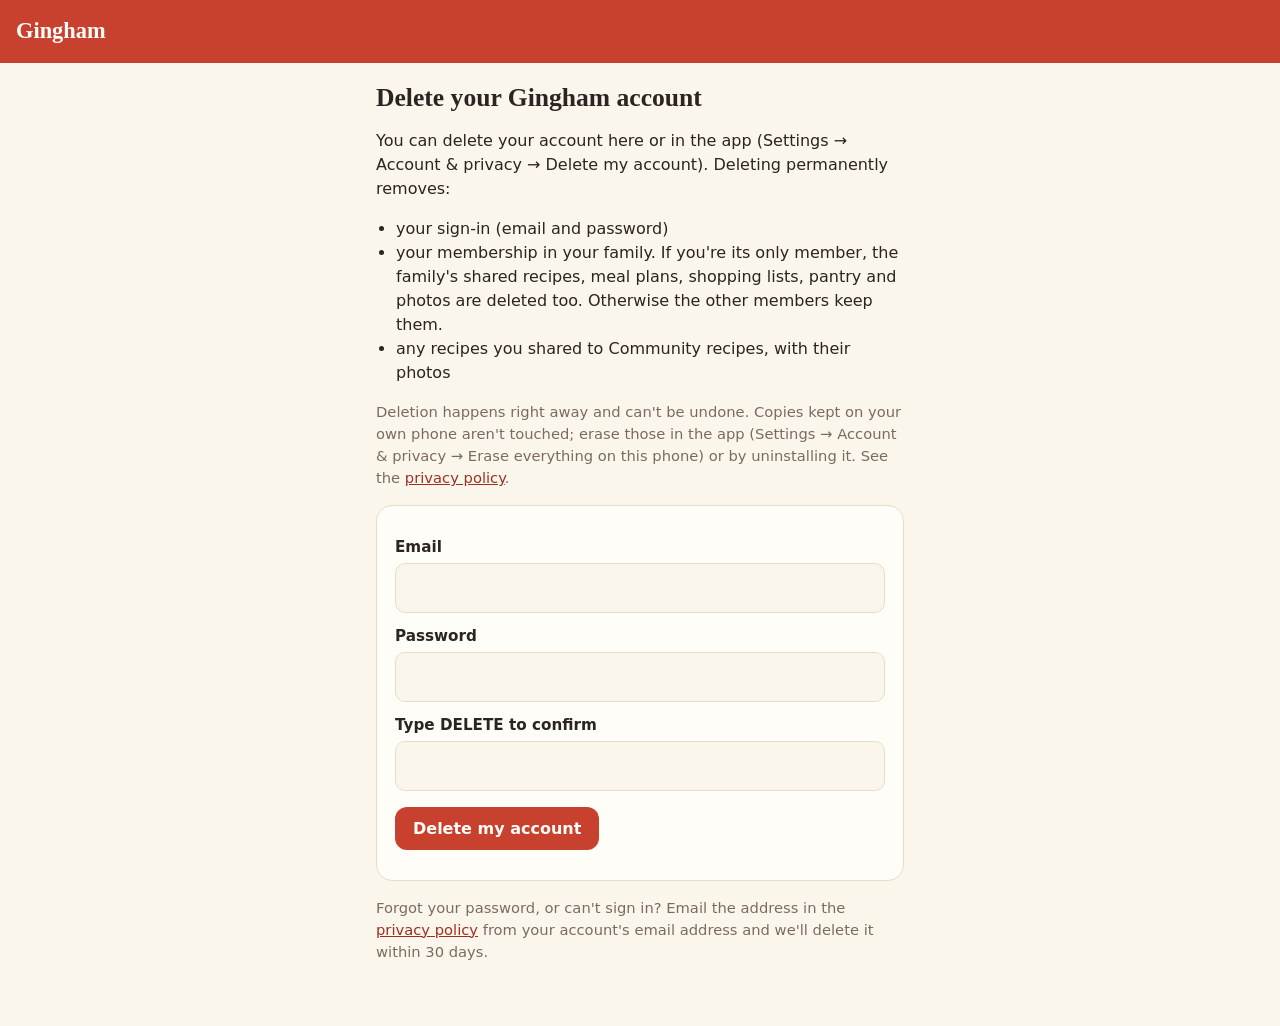
==== delete-account.html @ 1263cc29 "Add files via upload" ====
<!doctype html>
<html lang="en">
<head>
<meta charset="utf-8">
<meta name="viewport" content="width=device-width, initial-scale=1">
<title>Delete your Gingham account</title>
<meta name="description" content="Permanently delete your Gingham account and the data stored with it.">
<link rel="icon" href="icon-192.png">
<style>
  :root { --paper: #FBF6EC; --card: #FFFDF8; --ink: #2B2420; --muted: #7A6B5E; --line: #E8DCC8; --tomato: #C8412F; --tomato-text: #9C2F21; --tomato-tint: #F8E1DA; --olive-text: #4E5A27; --olive-tint: #ECEFD9 }
  @media (prefers-color-scheme: dark) { :root { --paper: #1F1A16; --card: #2A231E; --ink: #F3EADC; --muted: #B5A595; --line: #3F352D; --tomato: #D9573F; --tomato-text: #F29A86; --tomato-tint: #3E2420; --olive-text: #C9D69A; --olive-tint: #2C3120 } }
  * { box-sizing: border-box }
  body { margin: 0; background: var(--paper); color: var(--ink); font: 16px/1.5 system-ui, -apple-system, "Segoe UI", Roboto, sans-serif }
  header { background: var(--tomato); color: #FFFDF8; padding: 18px 16px }
  header b { font: 600 1.4rem Georgia, serif }
  main { max-width: 560px; margin: 0 auto; padding: 20px 16px 48px }
  h1 { font: 600 1.6rem Georgia, serif; margin: 0 0 8px }
  .card { background: var(--card); border: 1px solid var(--line); border-radius: 16px; padding: 18px; margin: 16px 0 }
  label { display: block; font-weight: 600; margin: 12px 0 4px; font-size: .95rem }
  input { width: 100%; padding: 12px; border: 1px solid var(--line); border-radius: 10px; font: inherit; background: var(--paper); color: var(--ink) }
  button { margin-top: 16px; padding: 12px 18px; border: 0; border-radius: 12px; font: 600 1rem system-ui, sans-serif; background: var(--tomato); color: #FFFDF8; cursor: pointer }
  button:disabled { opacity: .5; cursor: default }
  .muted { color: var(--muted); font-size: .92rem }
  .msg { margin-top: 12px; font-size: .95rem }
  .bad { color: var(--tomato-text) } .ok { background: var(--olive-tint); color: var(--olive-text); padding: 12px; border-radius: 10px }
  ul { padding-left: 20px } a { color: var(--tomato-text) }
</style>
</head>
<body>
<header><b>Gingham</b></header>
<main>
  <h1>Delete your Gingham account</h1>
  <p>You can delete your account here or in the app (Settings → Account &amp; privacy → Delete my account). Deleting permanently removes:</p>
  <ul>
    <li>your sign-in (email and password)</li>
    <li>your membership in your family. If you're its only member, the family's shared recipes, meal plans, shopping lists, pantry and photos are deleted too. Otherwise the other members keep them.</li>
    <li>any recipes you shared to Community recipes, with their photos</li>
  </ul>
  <p class="muted">Deletion happens right away and can't be undone. Copies kept on your own phone aren't touched; erase those in the app (Settings → Account &amp; privacy → Erase everything on this phone) or by uninstalling it. See the <a href="privacy.html">privacy policy</a>.</p>
  <div class="card" id="form">
    <label for="email">Email</label><input id="email" type="email" autocomplete="username">
    <label for="password">Password</label><input id="password" type="password" autocomplete="current-password">
    <label for="confirm">Type DELETE to confirm</label><input id="confirm" autocomplete="off" autocapitalize="characters">
    <button id="go" onclick="go()">Delete my account</button>
    <div id="msg" class="msg" role="status"></div>
  </div>
  <p class="muted">Forgot your password, or can't sign in? Email the address in the <a href="privacy.html#contact">privacy policy</a> from your account's email address and we'll delete it within 30 days.</p>
</main>
<script src="sync-config.js"></script>
<script src="account.js?v=27"></script>
<script>
  const cfg = window.RG_SYNC_CONFIG || {}, URL_ = String(cfg.url || '').replace(/\/+$/, ''), KEY_ = String(cfg.anonKey || '');
  const msg = (t, cls = '') => { const m = document.getElementById('msg'); m.textContent = t; m.className = 'msg ' + cls };
  async function go() {
    const email = document.getElementById('email').value.trim(), password = document.getElementById('password').value;
    if (!email || !password) return msg('Enter the email and password you use in Gingham.', 'bad');
    if (document.getElementById('confirm').value.trim().toUpperCase() !== 'DELETE') return msg('Type DELETE to confirm.', 'bad');
    const btn = document.getElementById('go'); btn.disabled = true; msg('Signing in…');
    try {
      const r = await fetch(URL_ + '/auth/v1/token?grant_type=password', { method: 'POST', headers: { apikey: KEY_, 'Content-Type': 'application/json' }, body: JSON.stringify({ email, password }) });
      const j = await r.json().catch(() => ({}));
      if (!r.ok || !j.access_token) { btn.disabled = false; return msg(/confirm/i.test(j.msg || j.error_description || '') ? 'Confirm your email first (check your inbox), then try again.' : 'That email and password didn\'t match. Check them and try again.', 'bad') }
      await deleteGinghamAccount({ url: URL_, key: KEY_, token: j.access_token, progress: t => msg(t) });
      document.getElementById('form').innerHTML = '<div class="ok"><b>✓ Your account has been deleted.</b><br>If Gingham is still installed, open it and choose “Erase everything on this phone” in Settings, or uninstall it, to remove the copy on your phone.</div>';
    } catch (e) { btn.disabled = false; msg(e instanceof TypeError ? 'Couldn\'t connect. Check your internet connection and try again.' : e.message, 'bad') }
  }
</script>
</body>
</html>
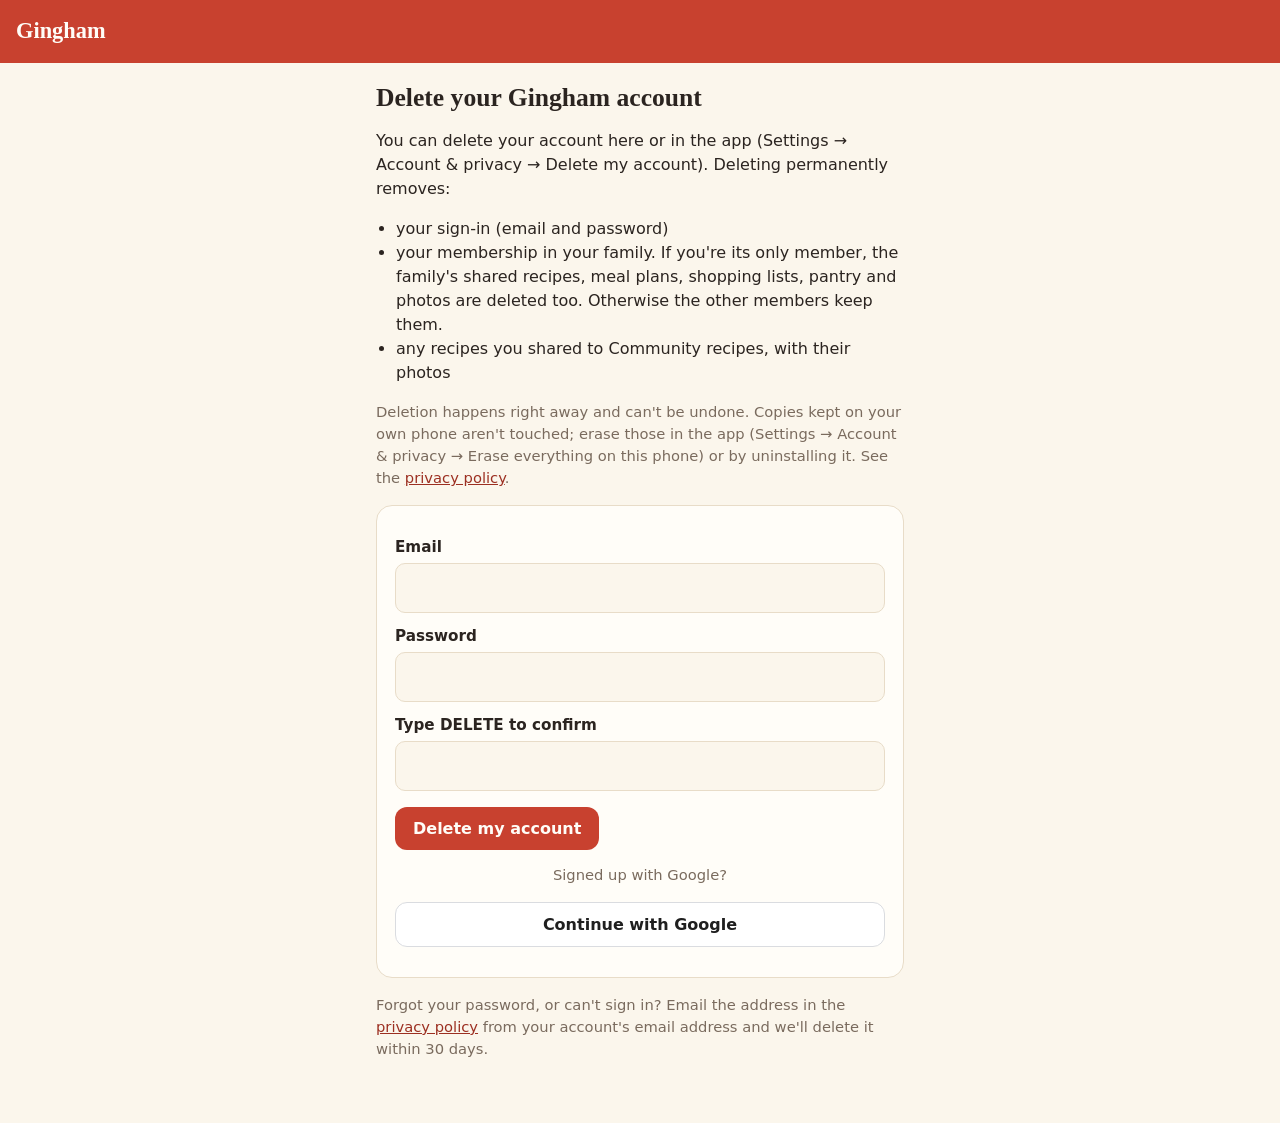
==== commit 747394da: "Add files via upload" ====
--- a/delete-account.html
+++ b/delete-account.html
@@ -20,6 +20,7 @@
   input { width: 100%; padding: 12px; border: 1px solid var(--line); border-radius: 10px; font: inherit; background: var(--paper); color: var(--ink) }
   button { margin-top: 16px; padding: 12px 18px; border: 0; border-radius: 12px; font: 600 1rem system-ui, sans-serif; background: var(--tomato); color: #FFFDF8; cursor: pointer }
   button:disabled { opacity: .5; cursor: default }
+  button.google { display: block; width: 100%; background: #fff; color: #1f1f1f; border: 1px solid #dadce0 }
   .muted { color: var(--muted); font-size: .92rem }
   .msg { margin-top: 12px; font-size: .95rem }
   .bad { color: var(--tomato-text) } .ok { background: var(--olive-tint); color: var(--olive-text); padding: 12px; border-radius: 10px }
@@ -42,6 +43,8 @@
     <label for="password">Password</label><input id="password" type="password" autocomplete="current-password">
     <label for="confirm">Type DELETE to confirm</label><input id="confirm" autocomplete="off" autocapitalize="characters">
     <button id="go" onclick="go()">Delete my account</button>
+    <p class="muted" style="text-align:center;margin:14px 0 0">Signed up with Google?</p>
+    <button id="google" class="google" onclick="googleGo()">Continue with Google</button>
     <div id="msg" class="msg" role="status"></div>
   </div>
   <p class="muted">Forgot your password, or can't sign in? Email the address in the <a href="privacy.html#contact">privacy policy</a> from your account's email address and we'll delete it within 30 days.</p>
@@ -51,6 +54,24 @@
 <script>
   const cfg = window.RG_SYNC_CONFIG || {}, URL_ = String(cfg.url || '').replace(/\/+$/, ''), KEY_ = String(cfg.anonKey || '');
   const msg = (t, cls = '') => { const m = document.getElementById('msg'); m.textContent = t; m.className = 'msg ' + cls };
+  // Google accounts: sign in with Google, come back here, then confirm
+  function googleGo() {
+    if (document.getElementById('confirm').value.trim().toUpperCase() !== 'DELETE') return msg('Type DELETE to confirm first.', 'bad');
+    try { sessionStorage.setItem('gingham-delete-confirmed', '1') } catch (_) {}
+    location.href = URL_ + '/auth/v1/authorize?provider=google&redirect_to=' + encodeURIComponent(location.origin + location.pathname);
+  }
+  (async () => {
+    const h = new URLSearchParams(location.hash.slice(1)); if (!h.get('access_token') && !h.get('error')) return;
+    history.replaceState(null, '', location.pathname);
+    let ok = false; try { ok = sessionStorage.getItem('gingham-delete-confirmed') === '1'; sessionStorage.removeItem('gingham-delete-confirmed') } catch (_) {}
+    if (h.get('error')) return msg('Google sign-in didn\'t finish: ' + (h.get('error_description') || h.get('error')).replace(/\+/g, ' '), 'bad');
+    if (!ok) return msg('Type DELETE, then tap Continue with Google again.', 'bad');
+    document.querySelectorAll('#form button').forEach(b => b.disabled = true);
+    try {
+      await deleteGinghamAccount({ url: URL_, key: KEY_, token: h.get('access_token'), progress: t => msg(t) });
+      document.getElementById('form').innerHTML = '<div class="ok"><b>✓ Your account has been deleted.</b><br>If Gingham is still installed, open it and choose “Erase everything on this phone” in Settings, or uninstall it, to remove the copy on your phone.</div>';
+    } catch (e) { document.querySelectorAll('#form button').forEach(b => b.disabled = false); msg(e.message, 'bad') }
+  })();
   async function go() {
     const email = document.getElementById('email').value.trim(), password = document.getElementById('password').value;
     if (!email || !password) return msg('Enter the email and password you use in Gingham.', 'bad');
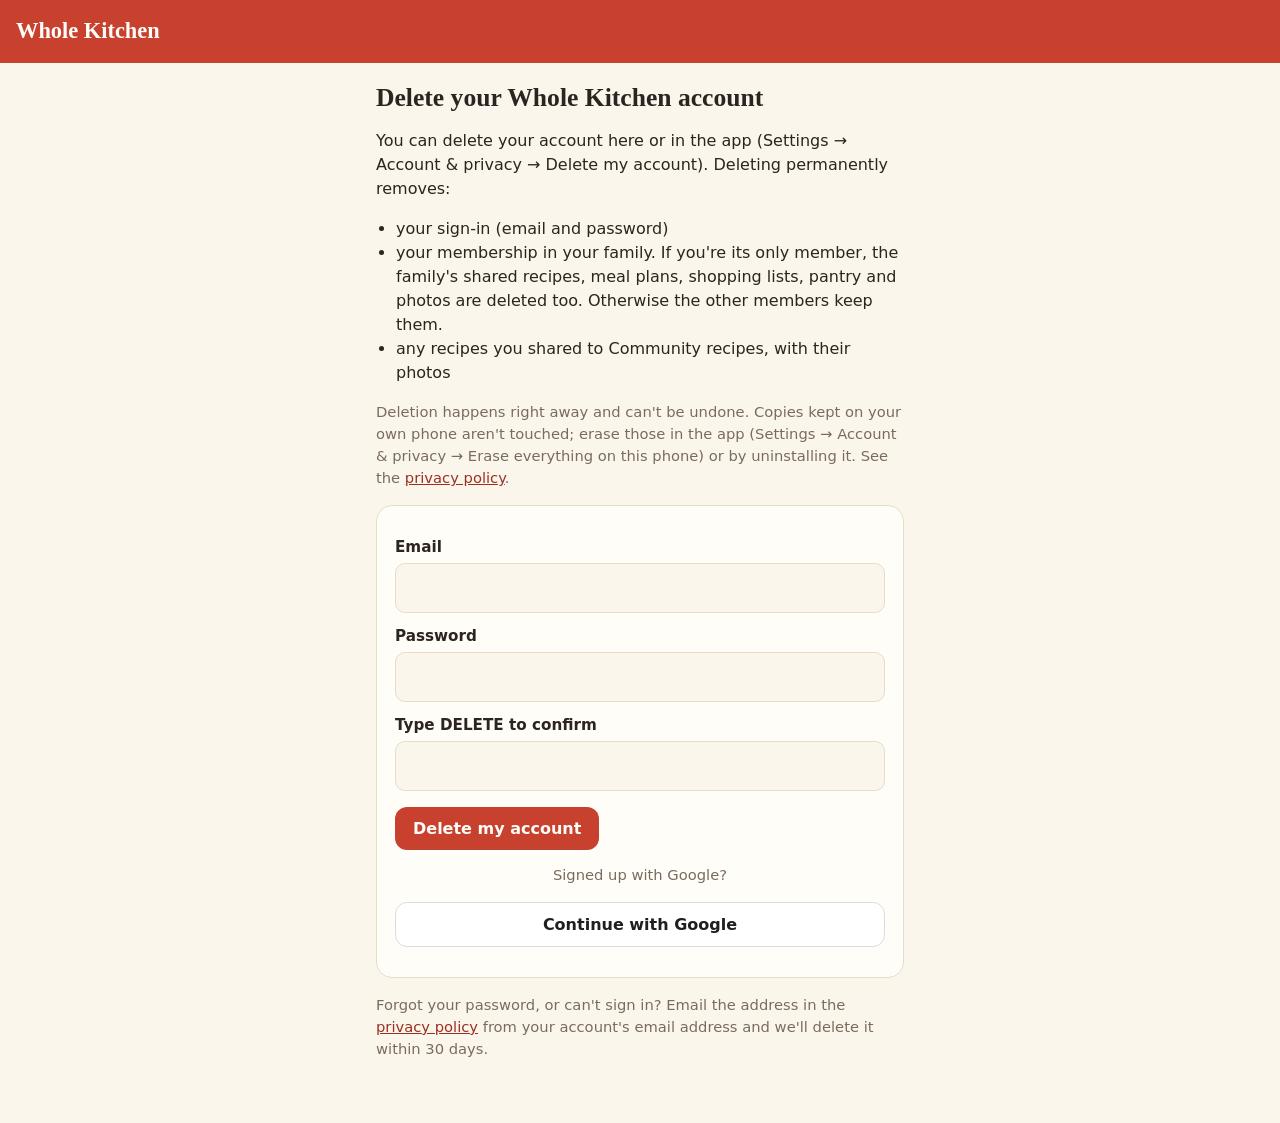
==== commit f8a9729a: "Add files via upload" ====
--- a/delete-account.html
+++ b/delete-account.html
@@ -3,8 +3,8 @@
 <head>
 <meta charset="utf-8">
 <meta name="viewport" content="width=device-width, initial-scale=1">
-<title>Delete your Gingham account</title>
-<meta name="description" content="Permanently delete your Gingham account and the data stored with it.">
+<title>Delete your Whole Kitchen account</title>
+<meta name="description" content="Permanently delete your Whole Kitchen account and the data stored with it.">
 <link rel="icon" href="icon-192.png">
 <style>
   :root { --paper: #FBF6EC; --card: #FFFDF8; --ink: #2B2420; --muted: #7A6B5E; --line: #E8DCC8; --tomato: #C8412F; --tomato-text: #9C2F21; --tomato-tint: #F8E1DA; --olive-text: #4E5A27; --olive-tint: #ECEFD9 }
@@ -28,9 +28,9 @@
 </style>
 </head>
 <body>
-<header><b>Gingham</b></header>
+<header><b>Whole Kitchen</b></header>
 <main>
-  <h1>Delete your Gingham account</h1>
+  <h1>Delete your Whole Kitchen account</h1>
   <p>You can delete your account here or in the app (Settings → Account &amp; privacy → Delete my account). Deleting permanently removes:</p>
   <ul>
     <li>your sign-in (email and password)</li>
@@ -50,7 +50,7 @@
   <p class="muted">Forgot your password, or can't sign in? Email the address in the <a href="privacy.html#contact">privacy policy</a> from your account's email address and we'll delete it within 30 days.</p>
 </main>
 <script src="sync-config.js"></script>
-<script src="account.js?v=27"></script>
+<script src="account.js?v=39"></script>
 <script>
   const cfg = window.RG_SYNC_CONFIG || {}, URL_ = String(cfg.url || '').replace(/\/+$/, ''), KEY_ = String(cfg.anonKey || '');
   const msg = (t, cls = '') => { const m = document.getElementById('msg'); m.textContent = t; m.className = 'msg ' + cls };
@@ -69,12 +69,12 @@
     document.querySelectorAll('#form button').forEach(b => b.disabled = true);
     try {
       await deleteGinghamAccount({ url: URL_, key: KEY_, token: h.get('access_token'), progress: t => msg(t) });
-      document.getElementById('form').innerHTML = '<div class="ok"><b>✓ Your account has been deleted.</b><br>If Gingham is still installed, open it and choose “Erase everything on this phone” in Settings, or uninstall it, to remove the copy on your phone.</div>';
+      document.getElementById('form').innerHTML = '<div class="ok"><b>✓ Your account has been deleted.</b><br>If Whole Kitchen is still installed, open it and choose “Erase everything on this phone” in Settings, or uninstall it, to remove the copy on your phone.</div>';
     } catch (e) { document.querySelectorAll('#form button').forEach(b => b.disabled = false); msg(e.message, 'bad') }
   })();
   async function go() {
     const email = document.getElementById('email').value.trim(), password = document.getElementById('password').value;
-    if (!email || !password) return msg('Enter the email and password you use in Gingham.', 'bad');
+    if (!email || !password) return msg('Enter the email and password you use in Whole Kitchen.', 'bad');
     if (document.getElementById('confirm').value.trim().toUpperCase() !== 'DELETE') return msg('Type DELETE to confirm.', 'bad');
     const btn = document.getElementById('go'); btn.disabled = true; msg('Signing in…');
     try {
@@ -82,7 +82,7 @@
       const j = await r.json().catch(() => ({}));
       if (!r.ok || !j.access_token) { btn.disabled = false; return msg(/confirm/i.test(j.msg || j.error_description || '') ? 'Confirm your email first (check your inbox), then try again.' : 'That email and password didn\'t match. Check them and try again.', 'bad') }
       await deleteGinghamAccount({ url: URL_, key: KEY_, token: j.access_token, progress: t => msg(t) });
-      document.getElementById('form').innerHTML = '<div class="ok"><b>✓ Your account has been deleted.</b><br>If Gingham is still installed, open it and choose “Erase everything on this phone” in Settings, or uninstall it, to remove the copy on your phone.</div>';
+      document.getElementById('form').innerHTML = '<div class="ok"><b>✓ Your account has been deleted.</b><br>If Whole Kitchen is still installed, open it and choose “Erase everything on this phone” in Settings, or uninstall it, to remove the copy on your phone.</div>';
     } catch (e) { btn.disabled = false; msg(e instanceof TypeError ? 'Couldn\'t connect. Check your internet connection and try again.' : e.message, 'bad') }
   }
 </script>
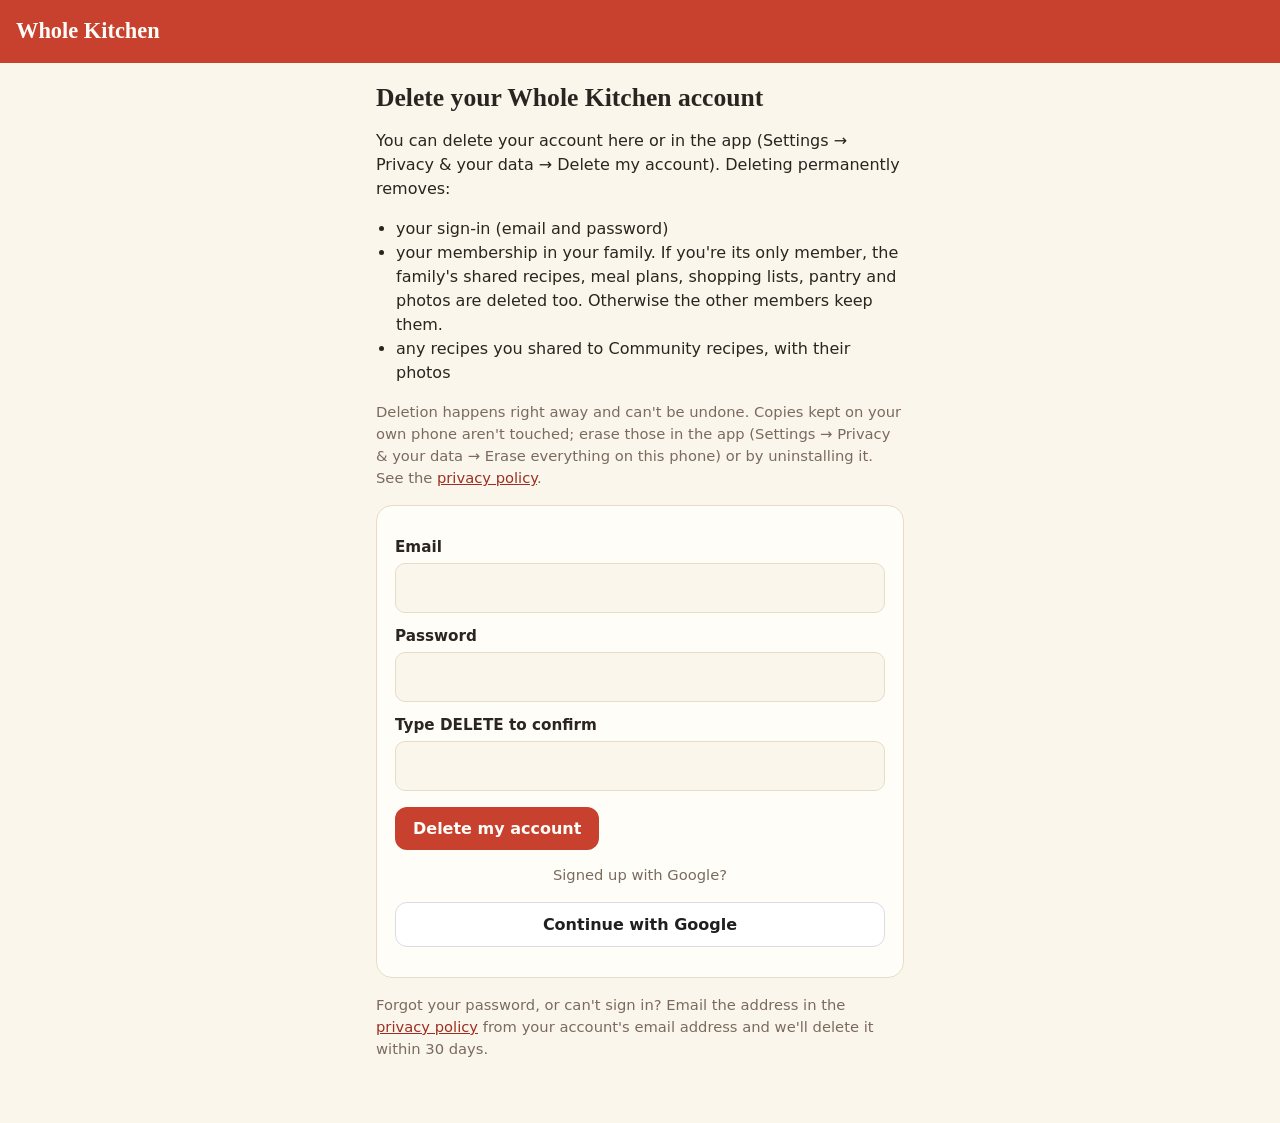
==== commit 086d4fc1: "Add files via upload" ====
--- a/delete-account.html
+++ b/delete-account.html
@@ -31,13 +31,13 @@
 <header><b>Whole Kitchen</b></header>
 <main>
   <h1>Delete your Whole Kitchen account</h1>
-  <p>You can delete your account here or in the app (Settings → Account &amp; privacy → Delete my account). Deleting permanently removes:</p>
+  <p>You can delete your account here or in the app (Settings → Privacy &amp; your data → Delete my account). Deleting permanently removes:</p>
   <ul>
     <li>your sign-in (email and password)</li>
     <li>your membership in your family. If you're its only member, the family's shared recipes, meal plans, shopping lists, pantry and photos are deleted too. Otherwise the other members keep them.</li>
     <li>any recipes you shared to Community recipes, with their photos</li>
   </ul>
-  <p class="muted">Deletion happens right away and can't be undone. Copies kept on your own phone aren't touched; erase those in the app (Settings → Account &amp; privacy → Erase everything on this phone) or by uninstalling it. See the <a href="privacy.html">privacy policy</a>.</p>
+  <p class="muted">Deletion happens right away and can't be undone. Copies kept on your own phone aren't touched; erase those in the app (Settings → Privacy &amp; your data → Erase everything on this phone) or by uninstalling it. See the <a href="privacy.html">privacy policy</a>.</p>
   <div class="card" id="form">
     <label for="email">Email</label><input id="email" type="email" autocomplete="username">
     <label for="password">Password</label><input id="password" type="password" autocomplete="current-password">
@@ -50,7 +50,7 @@
   <p class="muted">Forgot your password, or can't sign in? Email the address in the <a href="privacy.html#contact">privacy policy</a> from your account's email address and we'll delete it within 30 days.</p>
 </main>
 <script src="sync-config.js"></script>
-<script src="account.js?v=39"></script>
+<script src="account.js?v=44"></script>
 <script>
   const cfg = window.RG_SYNC_CONFIG || {}, URL_ = String(cfg.url || '').replace(/\/+$/, ''), KEY_ = String(cfg.anonKey || '');
   const msg = (t, cls = '') => { const m = document.getElementById('msg'); m.textContent = t; m.className = 'msg ' + cls };
